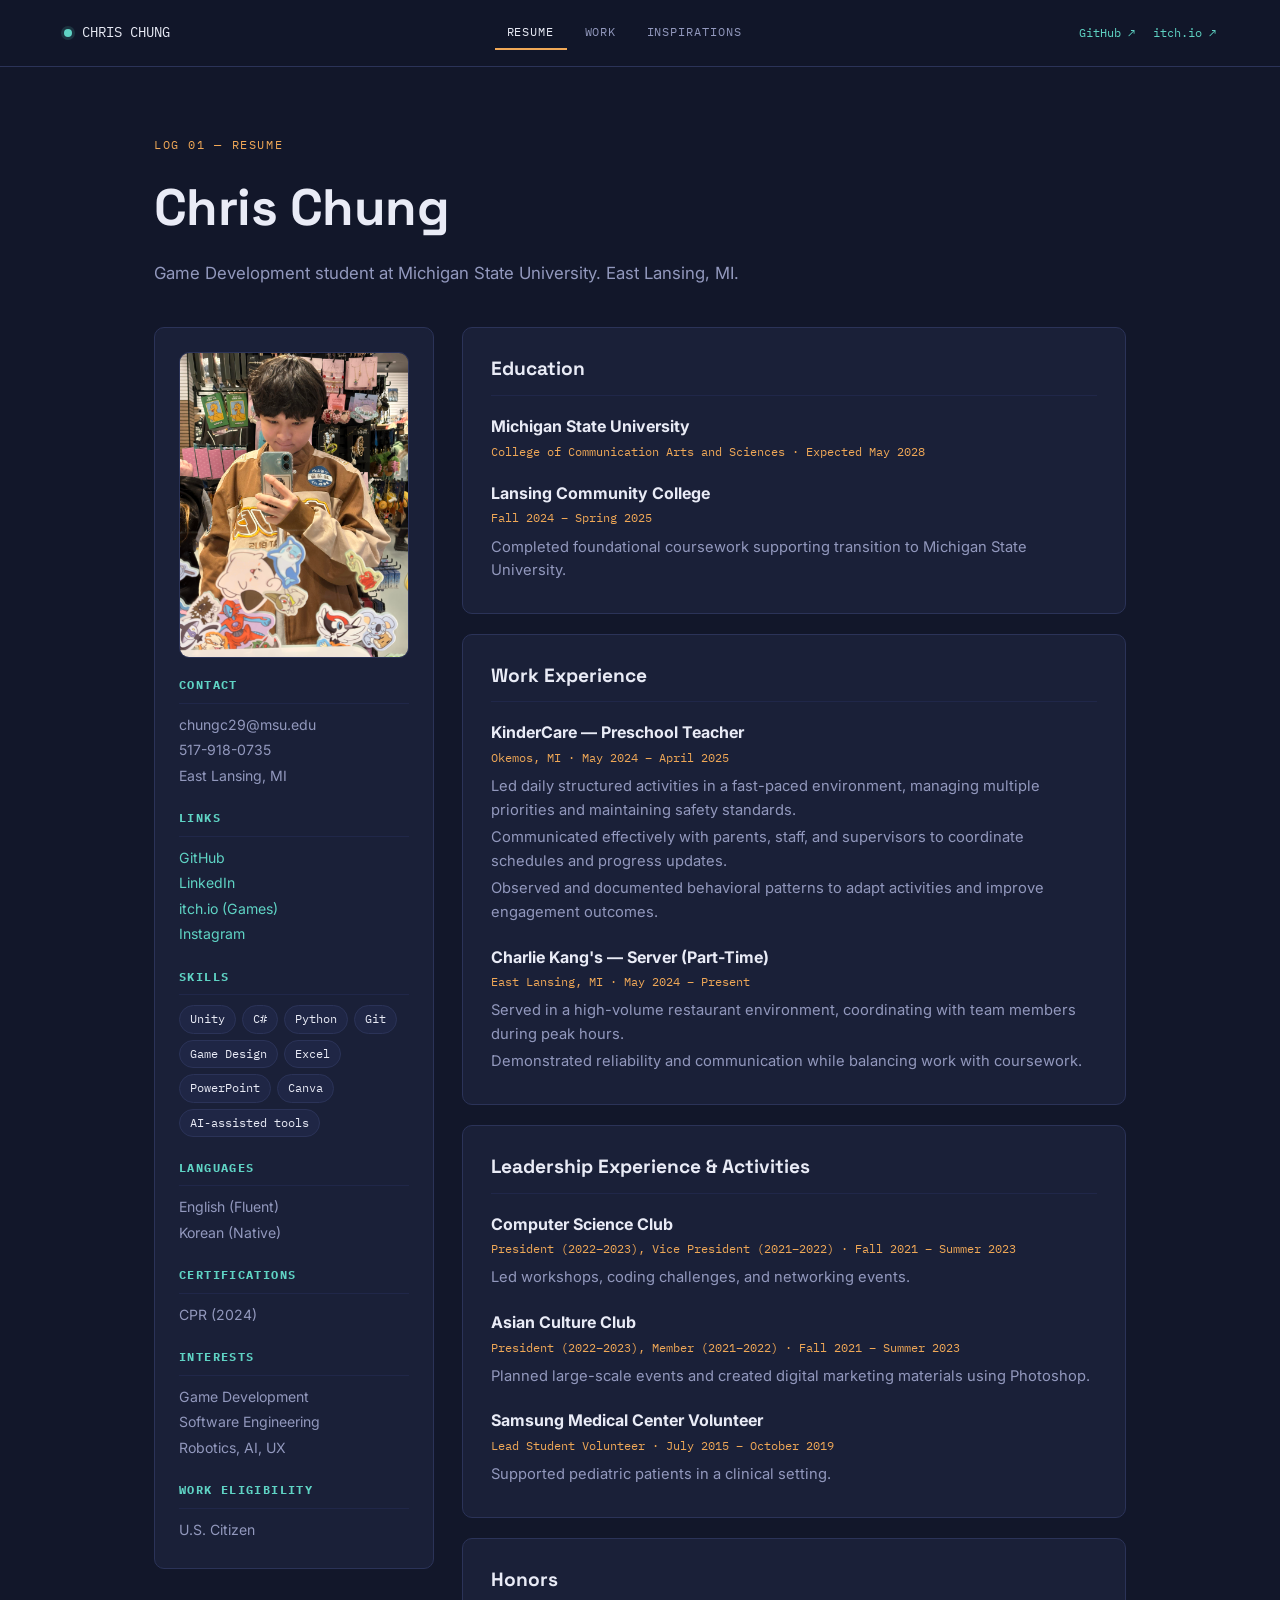
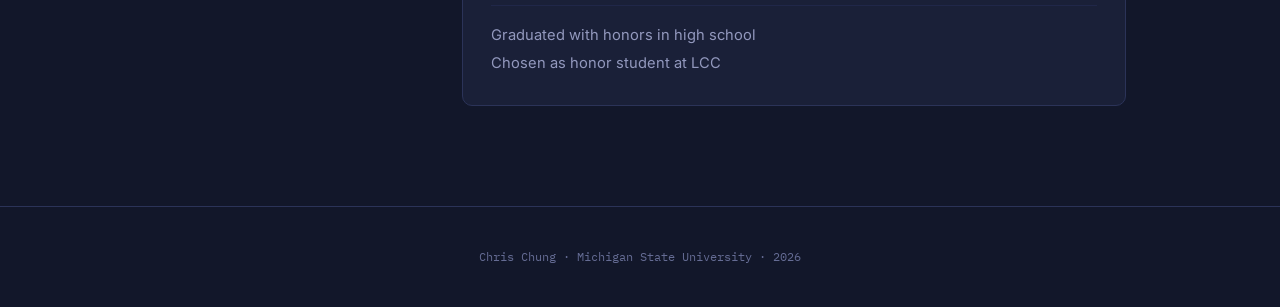
==== index.html @ 10471240 "Add files via upload" ====
<!DOCTYPE html>
<html lang="en">
<head>
<meta charset="UTF-8">
<meta name="viewport" content="width=device-width, initial-scale=1">
<title>Chris Chung — Resume</title>
<link rel="stylesheet" href="styles.css">
<link rel="preconnect" href="https://fonts.googleapis.com">
<link rel="preconnect" href="https://fonts.gstatic.com" crossorigin>
<link href="https://fonts.googleapis.com/css2?family=Space+Grotesk:wght@500;700&family=IBM+Plex+Mono:wght@400;500&family=Inter:wght@400;500;600&display=swap" rel="stylesheet">
</head>
<body>

<nav class="site-nav">
    <div class="nav-brand">
        <span class="status-dot"></span>
        CHRIS CHUNG
    </div>
    <div class="nav-links">
        <a href="index.html" class="active">Resume</a>
        <a href="work.html">Work</a>
        <a href="inspirations.html">Inspirations</a>
    </div>
    <div class="nav-external">
        <a href="https://github.com/Dark-Choco" target="_blank">GitHub ↗</a>
        <a href="https://chrischung311.itch.io" target="_blank">itch.io ↗</a>
    </div>
</nav>

<header class="hero">
    <span class="eyebrow">LOG 01 — RESUME</span>
    <h1>Chris Chung</h1>
    <p class="subtitle">Game Development student at Michigan State University. East Lansing, MI.</p>
</header>

<div class="page-wrap">
    <div class="resume-grid">

        <!-- SIDEBAR -->
        <aside>
            <div class="panel">
                <img src="selfie.JPG" alt="Profile Picture" class="profile-pic">

                <h3>Contact</h3>
                <p>chungc29@msu.edu</p>
                <p>517-918-0735</p>
                <p>East Lansing, MI</p>

                <h3>Links</h3>
                <p><a href="https://github.com/Dark-Choco" target="_blank">GitHub</a></p>
                <p><a href="https://www.linkedin.com/in/chrisschung/" target="_blank">LinkedIn</a></p>
                <p><a href="https://chrischung311.itch.io" target="_blank">itch.io (Games)</a></p>
                <p><a href="https://www.instagram.com/__.taehyunn/" target="_blank">Instagram</a></p>

                <h3>Skills</h3>
                <div class="tag-row">
                    <span class="tag">Unity</span>
                    <span class="tag">C#</span>
                    <span class="tag">Python</span>
                    <span class="tag">Git</span>
                    <span class="tag">Game Design</span>
                    <span class="tag">Excel</span>
                    <span class="tag">PowerPoint</span>
                    <span class="tag">Canva</span>
                    <span class="tag">AI-assisted tools</span>
                </div>

                <h3>Languages</h3>
                <p>English (Fluent)</p>
                <p>Korean (Native)</p>

                <h3>Certifications</h3>
                <p>CPR (2024)</p>

                <h3>Interests</h3>
                <p>Game Development</p>
                <p>Software Engineering</p>
                <p>Robotics, AI, UX</p>

                <h3>Work Eligibility</h3>
                <p>U.S. Citizen</p>
            </div>
        </aside>

        <!-- MAIN -->
        <main>
            <div class="section-block">
                <h2>Education</h2>
                <div class="entry">
                    <h4>Michigan State University</h4>
                    <div class="meta">College of Communication Arts and Sciences · Expected May 2028</div>
                </div>
                <div class="entry">
                    <h4>Lansing Community College</h4>
                    <div class="meta">Fall 2024 – Spring 2025</div>
                    <p>Completed foundational coursework supporting transition to Michigan State University.</p>
                </div>
            </div>

            <div class="section-block">
                <h2>Work Experience</h2>
                <div class="entry">
                    <h4>KinderCare — Preschool Teacher</h4>
                    <div class="meta">Okemos, MI · May 2024 – April 2025</div>
                    <p>Led daily structured activities in a fast-paced environment, managing multiple priorities and maintaining safety standards.</p>
                    <p>Communicated effectively with parents, staff, and supervisors to coordinate schedules and progress updates.</p>
                    <p>Observed and documented behavioral patterns to adapt activities and improve engagement outcomes.</p>
                </div>
                <div class="entry">
                    <h4>Charlie Kang's — Server (Part-Time)</h4>
                    <div class="meta">East Lansing, MI · May 2024 – Present</div>
                    <p>Served in a high-volume restaurant environment, coordinating with team members during peak hours.</p>
                    <p>Demonstrated reliability and communication while balancing work with coursework.</p>
                </div>
            </div>

            <div class="section-block">
                <h2>Leadership Experience &amp; Activities</h2>
                <div class="entry">
                    <h4>Computer Science Club</h4>
                    <div class="meta">President (2022–2023), Vice President (2021–2022) · Fall 2021 – Summer 2023</div>
                    <p>Led workshops, coding challenges, and networking events.</p>
                </div>
                <div class="entry">
                    <h4>Asian Culture Club</h4>
                    <div class="meta">President (2022–2023), Member (2021–2022) · Fall 2021 – Summer 2023</div>
                    <p>Planned large-scale events and created digital marketing materials using Photoshop.</p>
                </div>
                <div class="entry">
                    <h4>Samsung Medical Center Volunteer</h4>
                    <div class="meta">Lead Student Volunteer · July 2015 – October 2019</div>
                    <p>Supported pediatric patients in a clinical setting.</p>
                </div>
            </div>

            <div class="section-block">
                <h2>Honors</h2>
                <div class="entry">
                    <p>Graduated with honors in high school</p>
                    <p>Chosen as honor student at LCC</p>
                </div>
            </div>
        </main>

    </div>
</div>

<footer class="site-footer">
    Chris Chung · Michigan State University · 2026
</footer>

</body>
</html>
---- styles.css ----
/* ============================================
   Chris Chung — Portfolio
   Design: mission-log / devlog console aesthetic
   Grounded in the subject: space-themed Unity
   projects (station, ships, orbits) + a solo
   dev's habit of logging progress in public.
   ============================================ */

:root {
  --bg: #12172a;
  --bg-panel: #1a2038;
  --bg-panel-hover: #1f2645;
  --text: #e9ebf6;
  --text-dim: #9298bd;
  --text-faint: #656c94;
  --accent-amber: #f0a857;
  --accent-cyan: #5fd3c4;
  --line: #2b3358;
  --line-soft: #202749;

  --font-display: 'Space Grotesk', sans-serif;
  --font-mono: 'IBM Plex Mono', monospace;
  --font-body: 'Inter', sans-serif;

  --radius: 10px;
}

* { box-sizing: border-box; }
html { scroll-behavior: smooth; }

body {
  margin: 0;
  background: var(--bg);
  color: var(--text);
  font-family: var(--font-body);
  line-height: 1.6;
  -webkit-font-smoothing: antialiased;
}

a { color: var(--accent-cyan); text-decoration: none; }
a:hover { text-decoration: underline; }
a:focus-visible, button:focus-visible {
  outline: 2px solid var(--accent-amber);
  outline-offset: 3px;
}
img { max-width: 100%; display: block; }

.eyebrow {
  font-family: var(--font-mono);
  font-size: 0.72rem;
  letter-spacing: 0.14em;
  text-transform: uppercase;
  color: var(--accent-amber);
}

/* ============ NAV ============ */

.site-nav {
  position: sticky;
  top: 0;
  z-index: 100;
  display: flex;
  align-items: center;
  justify-content: space-between;
  gap: 24px;
  padding: 16px 5vw;
  background: rgba(18, 23, 42, 0.88);
  backdrop-filter: blur(10px);
  border-bottom: 1px solid var(--line);
  flex-wrap: wrap;
}

.nav-brand {
  display: flex;
  align-items: center;
  gap: 10px;
  font-family: var(--font-mono);
  font-size: 0.85rem;
  color: var(--text);
  white-space: nowrap;
}

.status-dot {
  width: 8px;
  height: 8px;
  border-radius: 50%;
  background: var(--accent-cyan);
  box-shadow: 0 0 0 3px rgba(95, 211, 196, 0.15);
  animation: pulse 2.4s ease-in-out infinite;
  flex-shrink: 0;
}

@keyframes pulse {
  0%, 100% { opacity: 1; }
  50% { opacity: 0.4; }
}

@media (prefers-reduced-motion: reduce) {
  .status-dot { animation: none; }
}

.nav-links {
  display: flex;
  gap: 6px;
  font-family: var(--font-mono);
  font-size: 0.78rem;
  letter-spacing: 0.08em;
  text-transform: uppercase;
  flex-wrap: wrap;
}

.nav-links a {
  color: var(--text-dim);
  padding: 6px 12px;
  border-bottom: 2px solid transparent;
  transition: color 0.15s ease, border-color 0.15s ease;
}

.nav-links a:hover { color: var(--text); text-decoration: none; }
.nav-links a.active { color: var(--text); border-bottom-color: var(--accent-amber); }

.nav-external {
  display: flex;
  gap: 18px;
  font-family: var(--font-mono);
  font-size: 0.75rem;
  color: var(--text-dim);
}

/* ============ HERO ============ */

.hero {
  max-width: 1100px;
  margin: 0 auto;
  padding: 64px 5vw 40px;
}

.hero h1 {
  font-family: var(--font-display);
  font-size: clamp(2.2rem, 5vw, 3.2rem);
  font-weight: 700;
  margin: 10px 0 12px;
  letter-spacing: -0.01em;
}

.hero p.subtitle {
  color: var(--text-dim);
  font-size: 1.05rem;
  max-width: 640px;
  margin: 0;
}

/* ============ LAYOUT ============ */

.page-wrap {
  max-width: 1100px;
  margin: 0 auto;
  padding: 0 5vw 80px;
}

.resume-grid {
  display: grid;
  grid-template-columns: 280px 1fr;
  gap: 28px;
  align-items: start;
}

@media (max-width: 780px) {
  .resume-grid { grid-template-columns: 1fr; }
}

/* ============ PANELS / CARDS ============ */

.panel {
  background: var(--bg-panel);
  border: 1px solid var(--line);
  border-radius: var(--radius);
  padding: 24px;
  margin-bottom: 20px;
}

.panel h3 {
  font-family: var(--font-mono);
  font-size: 0.72rem;
  letter-spacing: 0.12em;
  text-transform: uppercase;
  color: var(--accent-cyan);
  border-bottom: 1px solid var(--line-soft);
  padding-bottom: 8px;
  margin: 22px 0 10px;
}

.panel h3:first-of-type { margin-top: 0; }

.panel p {
  font-size: 0.88rem;
  color: var(--text-dim);
  margin: 3px 0;
}

.profile-pic {
  width: 100%;
  border-radius: var(--radius);
  border: 1px solid var(--line);
  margin-bottom: 18px;
}

.tag-row {
  display: flex;
  flex-wrap: wrap;
  gap: 6px;
}

.tag {
  font-family: var(--font-mono);
  font-size: 0.72rem;
  color: var(--text);
  background: var(--bg-panel-hover);
  border: 1px solid var(--line);
  border-radius: 999px;
  padding: 4px 10px;
}

.section-block {
  background: var(--bg-panel);
  border: 1px solid var(--line);
  border-radius: var(--radius);
  padding: 26px 28px;
  margin-bottom: 20px;
}

.section-block > h2 {
  font-family: var(--font-display);
  font-size: 1.2rem;
  margin: 0 0 18px;
  padding-bottom: 10px;
  border-bottom: 1px solid var(--line-soft);
}

.entry { margin-bottom: 20px; }
.entry:last-child { margin-bottom: 0; }

.entry h4 {
  font-size: 1rem;
  margin: 0 0 2px;
  color: var(--text);
}

.entry .meta {
  font-family: var(--font-mono);
  font-size: 0.75rem;
  color: var(--accent-amber);
  margin-bottom: 8px;
}

.entry p {
  font-size: 0.92rem;
  color: var(--text-dim);
  margin: 4px 0;
}

/* ============ WORK PAGE / PROJECT CARDS ============ */

.project-grid {
  display: grid;
  grid-template-columns: repeat(2, 1fr);
  gap: 20px;
}

@media (max-width: 720px) {
  .project-grid { grid-template-columns: 1fr; }
}

.project-card {
  background: var(--bg-panel);
  border: 1px solid var(--line);
  border-radius: var(--radius);
  padding: 24px;
  transition: border-color 0.15s ease, transform 0.15s ease;
}

.project-card:hover {
  border-color: var(--accent-cyan);
  transform: translateY(-2px);
}

.project-card h3 {
  font-family: var(--font-display);
  font-size: 1.1rem;
  margin: 0 0 10px;
  color: var(--text);
  border: none;
  padding: 0;
  text-transform: none;
  letter-spacing: 0;
}

.project-card .tag-row { margin-bottom: 12px; }

.project-card p {
  font-size: 0.9rem;
  color: var(--text-dim);
  margin: 0 0 14px;
}

.project-card a.play-link {
  font-family: var(--font-mono);
  font-size: 0.8rem;
  color: var(--accent-cyan);
}

.list-row {
  border-bottom: 1px solid var(--line-soft);
  padding: 18px 0;
}

.list-row:last-child { border-bottom: none; }

/* ============ INSPIRATIONS PAGE ============ */

.influence-row {
  display: flex;
  gap: 32px;
  align-items: center;
  padding: 32px 0;
  border-bottom: 1px solid var(--line-soft);
}

.influence-row:last-of-type { border-bottom: none; }
.influence-row.reverse { flex-direction: row-reverse; }

.influence-img-wrap { flex: 0 0 34%; }

.influence-img-wrap img {
  border-radius: var(--radius);
  border: 1px solid var(--line);
  width: 100%;
  height: 220px;
  object-fit: cover;
}

.influence-text { flex: 1; }

.influence-text h3 {
  font-family: var(--font-display);
  font-size: 1.15rem;
  margin: 0 0 10px;
  color: var(--text);
  border: none;
  padding: 0;
  text-transform: none;
  letter-spacing: 0;
}

.influence-text p {
  font-size: 0.92rem;
  color: var(--text-dim);
  margin: 0 0 8px;
}

.influence-text a { font-family: var(--font-mono); font-size: 0.78rem; }

@media (max-width: 700px) {
  .influence-row,
  .influence-row.reverse { flex-direction: column; }
  .influence-img-wrap { flex: none; width: 100%; }
}

.manifesto {
  background: linear-gradient(180deg, var(--bg-panel) 0%, var(--bg-panel-hover) 100%);
  border: 1px solid var(--accent-amber);
  border-radius: var(--radius);
  padding: 32px;
  margin-top: 40px;
}

.manifesto p {
  font-size: 1rem;
  color: var(--text);
  margin: 0;
}

.manifesto .eyebrow { display: block; margin-bottom: 14px; }

/* ============ FOOTER ============ */

footer.site-footer {
  text-align: center;
  padding: 40px 5vw;
  font-family: var(--font-mono);
  font-size: 0.78rem;
  color: var(--text-faint);
  border-top: 1px solid var(--line);
}
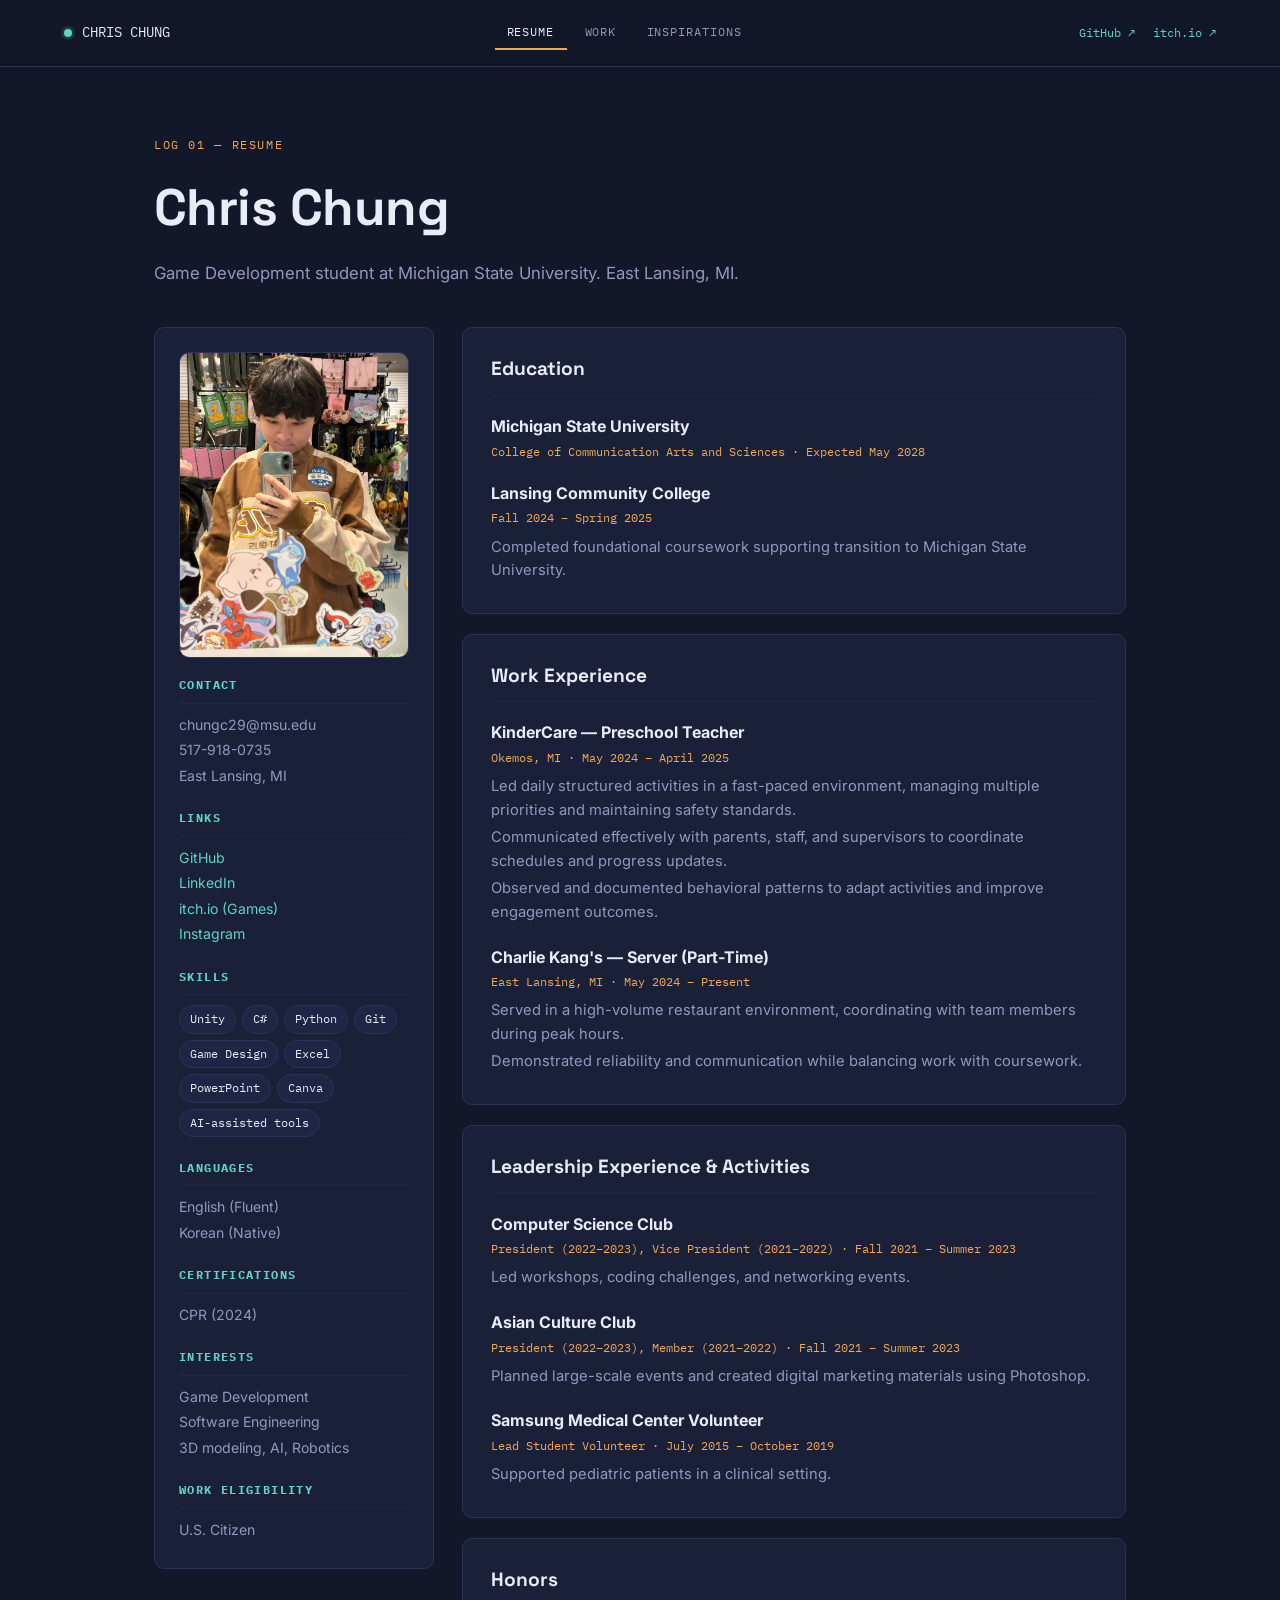
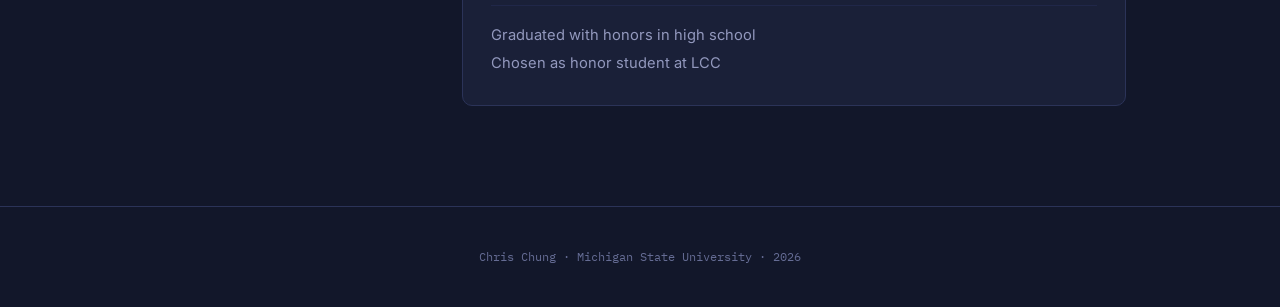
==== commit 233f9dc1: "Add files via upload" ====
--- a/index.html
+++ b/index.html
@@ -75,7 +75,7 @@
                 <h3>Interests</h3>
                 <p>Game Development</p>
                 <p>Software Engineering</p>
-                <p>Robotics, AI, UX</p>
+                <p>3D modeling, AI, Robotics</p>
 
                 <h3>Work Eligibility</h3>
                 <p>U.S. Citizen</p>
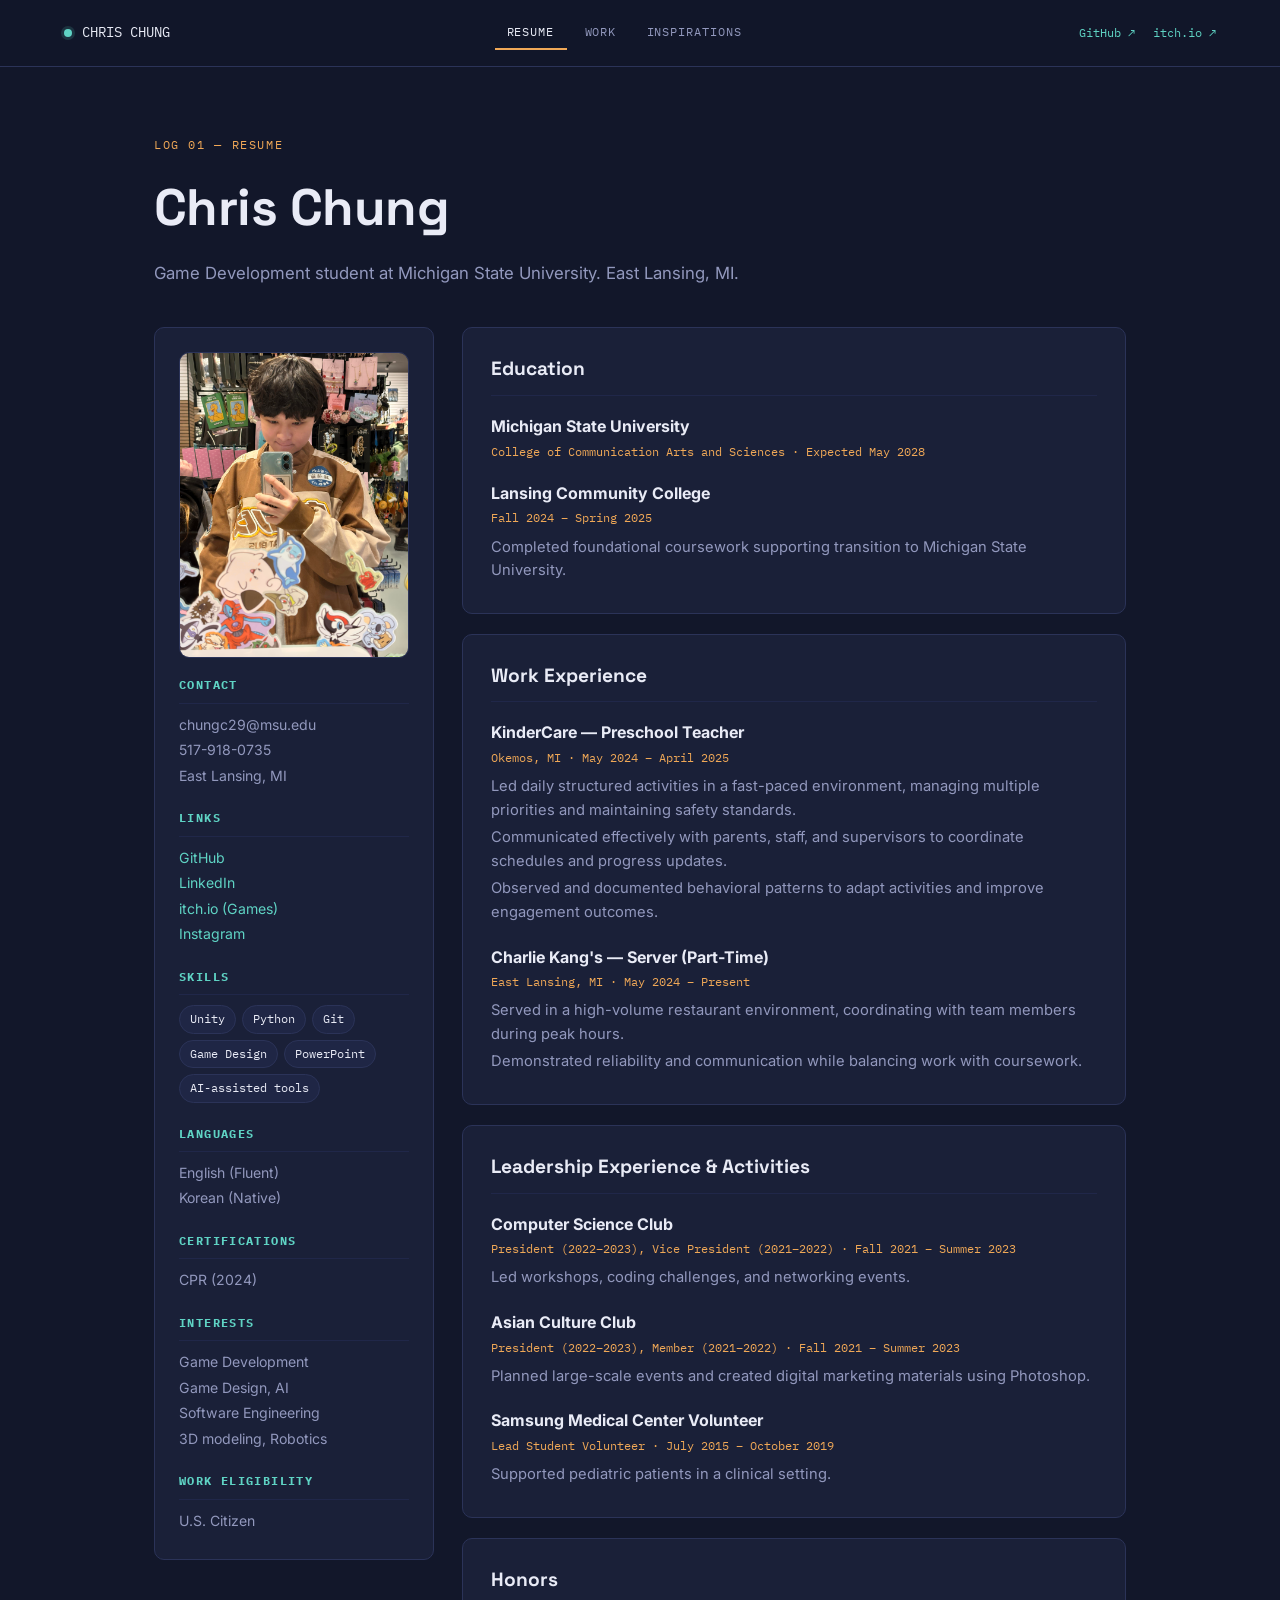
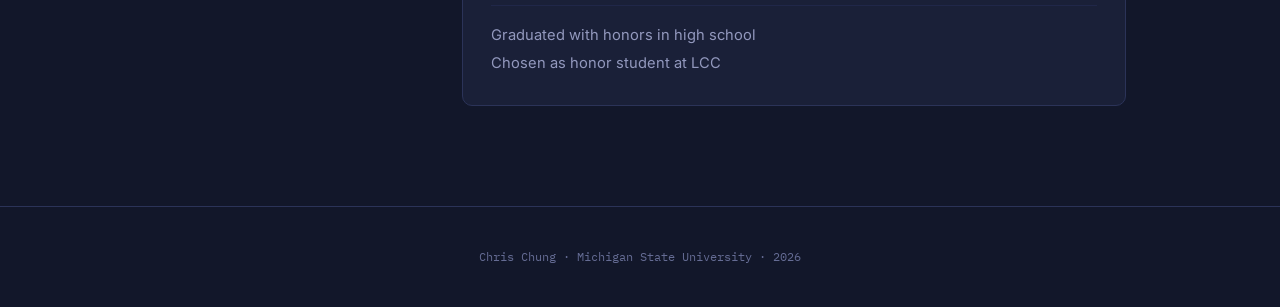
==== commit 781e59f0: "Update skills and interests in index.html Removed C#, Excel, and Canva from skills. Updated interest" ====
--- a/index.html
+++ b/index.html
@@ -55,13 +55,10 @@
                 <h3>Skills</h3>
                 <div class="tag-row">
                     <span class="tag">Unity</span>
-                    <span class="tag">C#</span>
                     <span class="tag">Python</span>
                     <span class="tag">Git</span>
                     <span class="tag">Game Design</span>
-                    <span class="tag">Excel</span>
                     <span class="tag">PowerPoint</span>
-                    <span class="tag">Canva</span>
                     <span class="tag">AI-assisted tools</span>
                 </div>
 
@@ -74,8 +71,9 @@
 
                 <h3>Interests</h3>
                 <p>Game Development</p>
+                <p>Game Design, AI</p>
                 <p>Software Engineering</p>
-                <p>3D modeling, AI, Robotics</p>
+                <p>3D modeling, Robotics</p>
 
                 <h3>Work Eligibility</h3>
                 <p>U.S. Citizen</p>
--- a/styles.css
+++ b/styles.css
@@ -382,6 +382,67 @@
 
 .manifesto .eyebrow { display: block; margin-bottom: 14px; }
 
+/* ============ INFLUENCE CARDS ============ */
+
+.influence-grid {
+  display: grid;
+  grid-template-columns: repeat(2, 1fr);
+  gap: 22px;
+  margin-bottom: 8px;
+}
+
+@media (max-width: 720px) {
+  .influence-grid { grid-template-columns: 1fr; }
+}
+
+.influence-card {
+  background: var(--bg-panel);
+  border: 1px solid var(--line);
+  border-radius: var(--radius);
+  padding: 20px;
+  transition: transform 0.2s ease, border-color 0.2s ease, box-shadow 0.2s ease;
+  transform-origin: center;
+  position: relative;
+}
+
+.influence-card:hover {
+  transform: scale(1.045);
+  border-color: var(--accent-cyan);
+  box-shadow: 0 16px 32px rgba(0, 0, 0, 0.35);
+  z-index: 3;
+}
+
+.influence-card img {
+  width: 100%;
+  height: 190px;
+  object-fit: cover;
+  border-radius: 8px;
+  border: 1px solid var(--line);
+  margin-bottom: 16px;
+}
+
+.influence-card h3 {
+  font-family: var(--font-display);
+  font-size: 1.1rem;
+  margin: 0 0 10px;
+  color: var(--text);
+  border: none;
+  padding: 0;
+  text-transform: none;
+  letter-spacing: 0;
+}
+
+.influence-card p {
+  font-size: 0.88rem;
+  color: var(--text-dim);
+  margin: 0 0 10px;
+}
+
+.influence-card a {
+  font-family: var(--font-mono);
+  font-size: 0.78rem;
+}
+
 /* ============ FOOTER ============ */
 
 footer.site-footer {
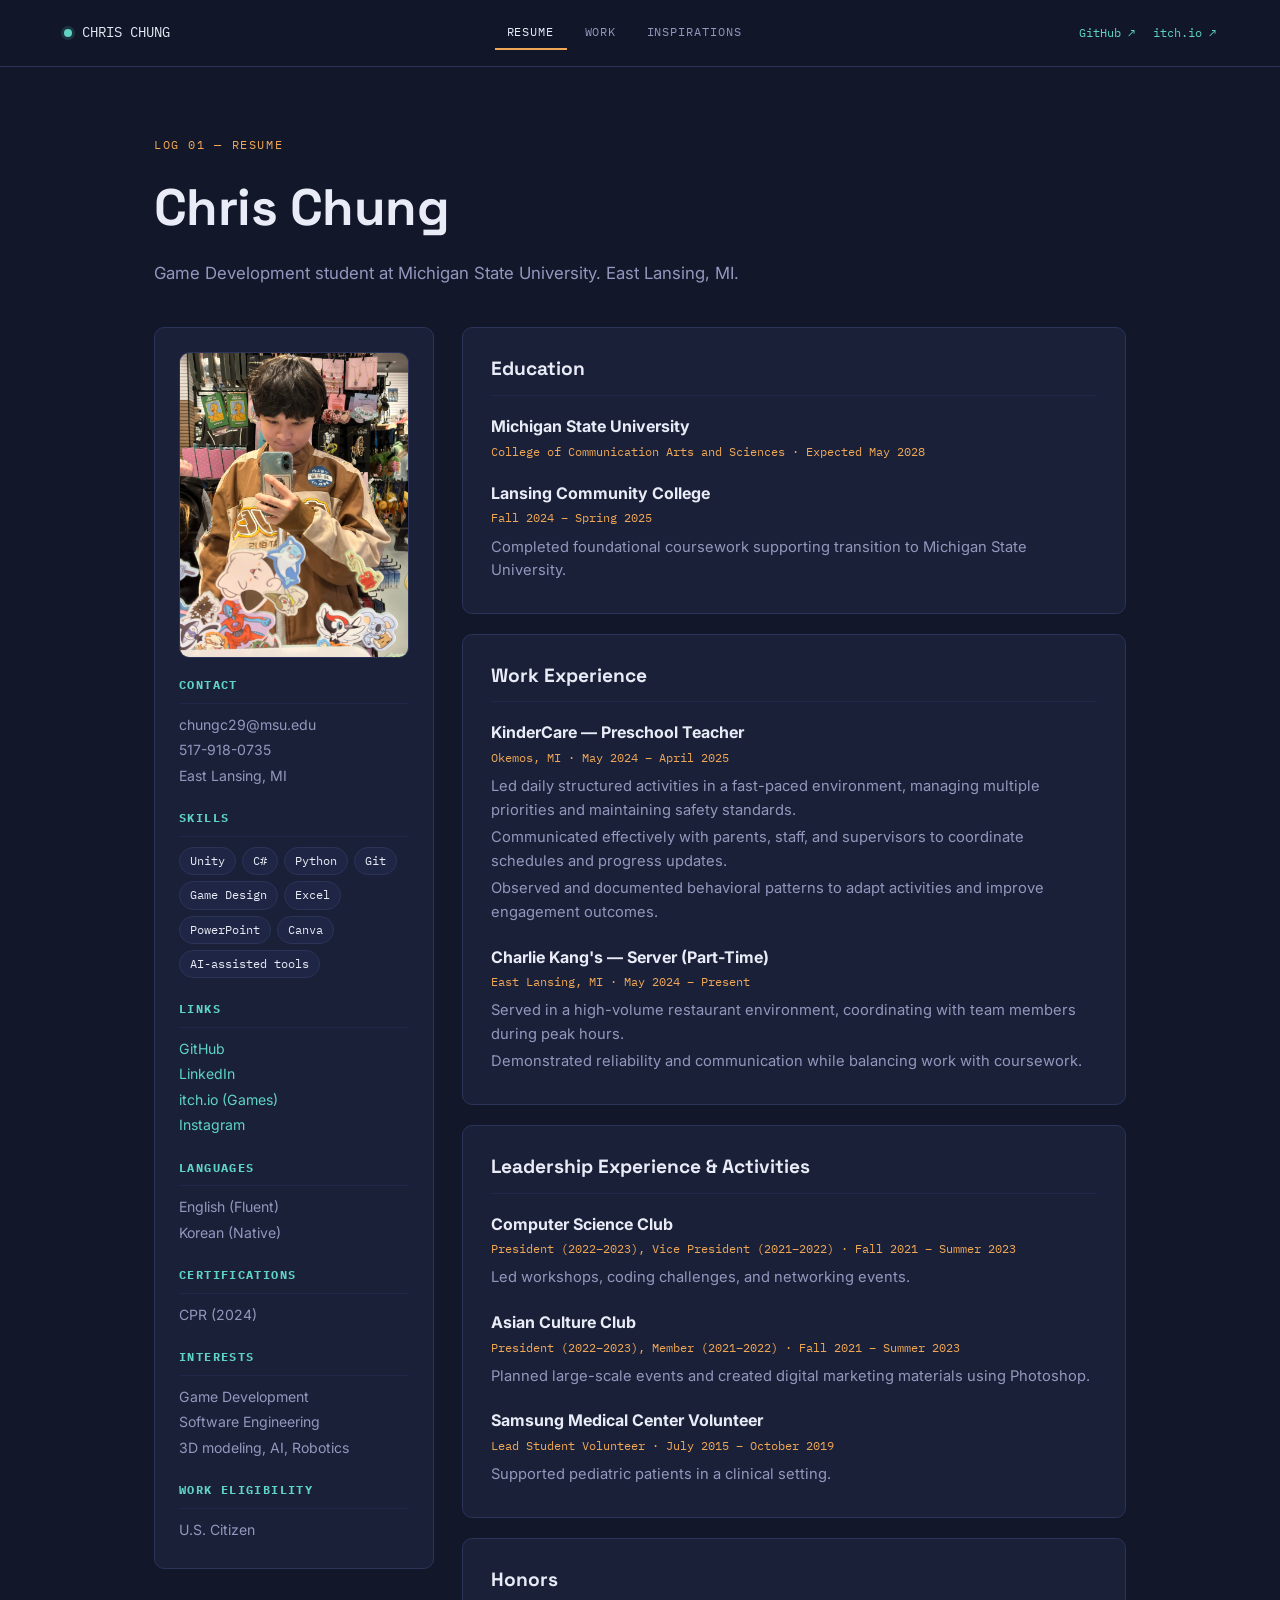
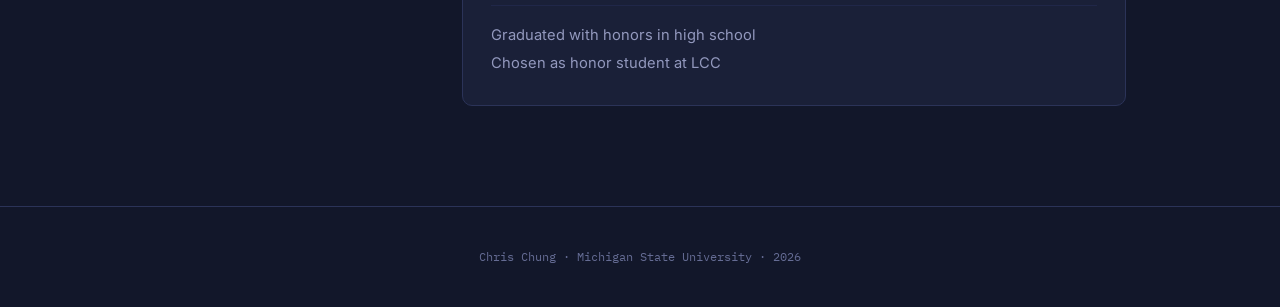
==== commit 6ac4e127: "Reorganize links and update interests in index.html" ====
--- a/index.html
+++ b/index.html
@@ -46,21 +46,24 @@
                 <p>517-918-0735</p>
                 <p>East Lansing, MI</p>
 
+                <h3>Skills</h3>
+                <div class="tag-row">
+                    <span class="tag">Unity</span>
+                    <span class="tag">C#</span>
+                    <span class="tag">Python</span>
+                    <span class="tag">Git</span>
+                    <span class="tag">Game Design</span>
+                    <span class="tag">Excel</span>
+                    <span class="tag">PowerPoint</span>
+                    <span class="tag">Canva</span>
+                    <span class="tag">AI-assisted tools</span>
+                </div>
+
                 <h3>Links</h3>
                 <p><a href="https://github.com/Dark-Choco" target="_blank">GitHub</a></p>
                 <p><a href="https://www.linkedin.com/in/chrisschung/" target="_blank">LinkedIn</a></p>
                 <p><a href="https://chrischung311.itch.io" target="_blank">itch.io (Games)</a></p>
                 <p><a href="https://www.instagram.com/__.taehyunn/" target="_blank">Instagram</a></p>
-
-                <h3>Skills</h3>
-                <div class="tag-row">
-                    <span class="tag">Unity</span>
-                    <span class="tag">Python</span>
-                    <span class="tag">Git</span>
-                    <span class="tag">Game Design</span>
-                    <span class="tag">PowerPoint</span>
-                    <span class="tag">AI-assisted tools</span>
-                </div>
 
                 <h3>Languages</h3>
                 <p>English (Fluent)</p>
@@ -71,9 +74,8 @@
 
                 <h3>Interests</h3>
                 <p>Game Development</p>
-                <p>Game Design, AI</p>
                 <p>Software Engineering</p>
-                <p>3D modeling, Robotics</p>
+                <p>3D modeling, AI, Robotics</p>
 
                 <h3>Work Eligibility</h3>
                 <p>U.S. Citizen</p>
